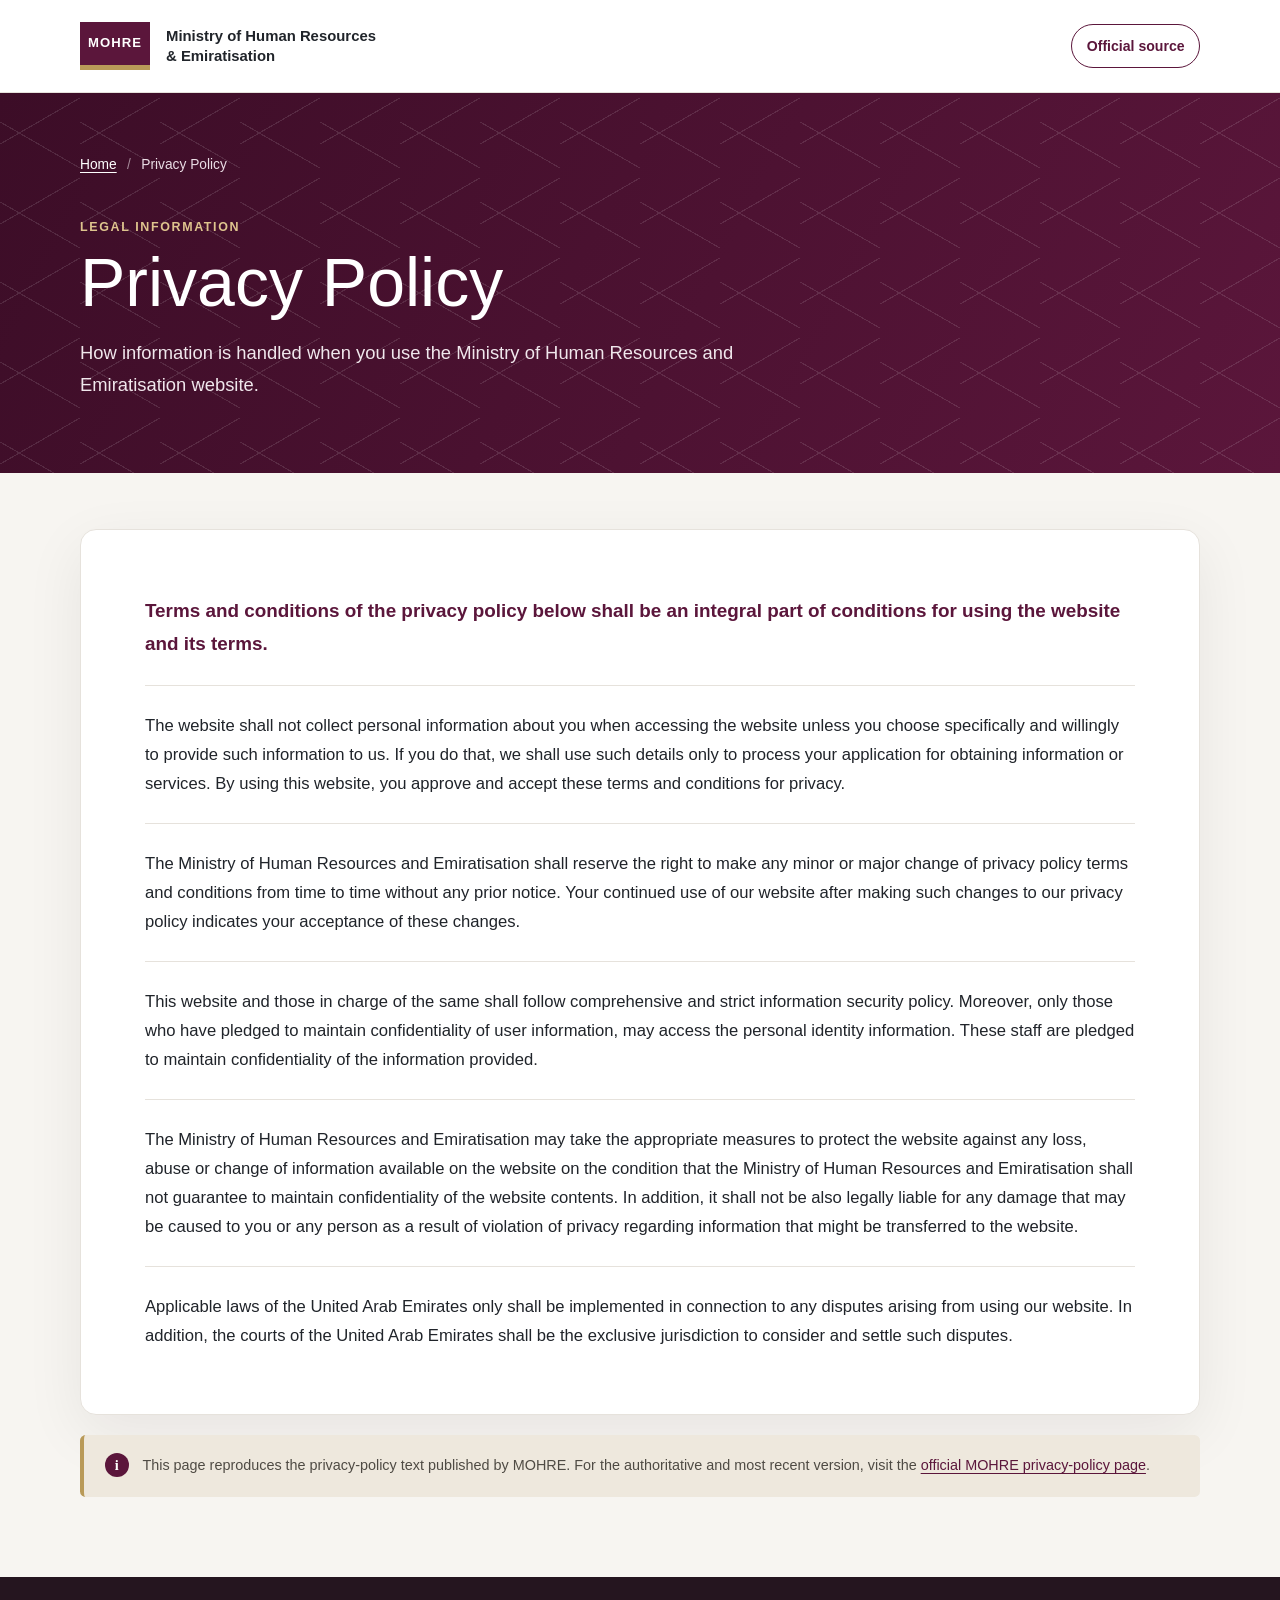
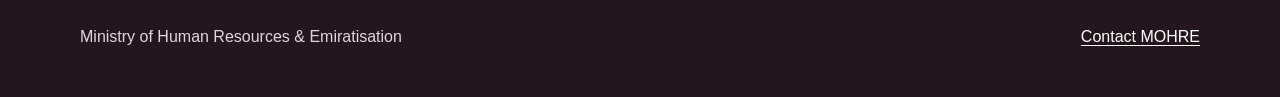
==== index.html @ 11419410 "Add MOHRE privacy policy page" ====
<!doctype html>
<html lang="en" dir="ltr">
  <head>
    <meta charset="utf-8" />
    <meta name="viewport" content="width=device-width, initial-scale=1" />
    <meta name="description" content="Privacy Policy of the Ministry of Human Resources and Emiratisation." />
    <meta name="theme-color" content="#5b163b" />
    <title>Privacy Policy | MOHRE</title>
    <link rel="stylesheet" href="styles.css" />
  </head>
  <body>
    <a class="skip-link" href="#main-content">Skip to content</a>

    <header class="site-header">
      <div class="header-inner">
        <a class="brand" href="https://www.mohre.gov.ae/en/" aria-label="MOHRE website">
          <span class="brand-mark" aria-hidden="true">MOHRE</span>
          <span class="brand-name">Ministry of Human Resources<br />&amp; Emiratisation</span>
        </a>
        <a class="source-link" href="https://www.mohre.gov.ae/en/privacy-policy.aspx">Official source</a>
      </div>
    </header>

    <main id="main-content">
      <section class="hero" aria-labelledby="page-title">
        <div class="hero-pattern" aria-hidden="true"></div>
        <div class="hero-inner">
          <nav aria-label="Breadcrumb">
            <ol class="breadcrumbs">
              <li><a href="https://www.mohre.gov.ae/en/">Home</a></li>
              <li aria-current="page">Privacy Policy</li>
            </ol>
          </nav>
          <p class="eyebrow">Legal information</p>
          <h1 id="page-title">Privacy Policy</h1>
          <p class="hero-copy">How information is handled when you use the Ministry of Human Resources and Emiratisation website.</p>
        </div>
      </section>

      <section class="content-section">
        <article class="policy-card">
          <p>Terms and conditions of the privacy policy below shall be an integral part of conditions for using the website and its terms.</p>

          <p>The website shall not collect personal information about you when accessing the website unless you choose specifically and willingly to provide such information to us. If you do that, we shall use such details only to process your application for obtaining information or services. By using this website, you approve and accept these terms and conditions for privacy.</p>

          <p>The Ministry of Human Resources and Emiratisation shall reserve the right to make any minor or major change of privacy policy terms and conditions from time to time without any prior notice. Your continued use of our website after making such changes to our privacy policy indicates your acceptance of these changes.</p>

          <p>This website and those in charge of the same shall follow comprehensive and strict information security policy. Moreover, only those who have pledged to maintain confidentiality of user information, may access the personal identity information. These staff are pledged to maintain confidentiality of the information provided.</p>

          <p>The Ministry of Human Resources and Emiratisation may take the appropriate measures to protect the website against any loss, abuse or change of information available on the website on the condition that the Ministry of Human Resources and Emiratisation shall not guarantee to maintain confidentiality of the website contents. In addition, it shall not be also legally liable for any damage that may be caused to you or any person as a result of violation of privacy regarding information that might be transferred to the website.</p>

          <p>Applicable laws of the United Arab Emirates only shall be implemented in connection to any disputes arising from using our website. In addition, the courts of the United Arab Emirates shall be the exclusive jurisdiction to consider and settle such disputes.</p>
        </article>

        <aside class="source-note" aria-label="Source information">
          <span aria-hidden="true">i</span>
          <p>This page reproduces the privacy-policy text published by MOHRE. For the authoritative and most recent version, visit the <a href="https://www.mohre.gov.ae/en/privacy-policy.aspx">official MOHRE privacy-policy page</a>.</p>
        </aside>
      </section>
    </main>

    <footer>
      <div class="footer-inner">
        <p>Ministry of Human Resources &amp; Emiratisation</p>
        <a href="https://www.mohre.gov.ae/en/contact-us">Contact MOHRE</a>
      </div>
    </footer>
  </body>
</html>
---- styles.css ----
:root {
  --plum: #5b163b;
  --plum-dark: #3c0d27;
  --gold: #b99a58;
  --ink: #20242a;
  --muted: #626970;
  --line: #e6e2dc;
  --paper: #ffffff;
  --warm: #f7f5f1;
}

* {
  box-sizing: border-box;
}

html {
  scroll-behavior: smooth;
}

body {
  margin: 0;
  color: var(--ink);
  background: var(--warm);
  font-family: "Segoe UI", Roboto, Helvetica, Arial, sans-serif;
  line-height: 1.75;
  -webkit-font-smoothing: antialiased;
}

a {
  color: var(--plum);
  text-underline-offset: 0.2em;
}

a:hover {
  color: var(--plum-dark);
}

.skip-link {
  position: fixed;
  z-index: 10;
  top: 0.75rem;
  left: 0.75rem;
  padding: 0.65rem 1rem;
  color: white;
  background: var(--plum-dark);
  border-radius: 0.4rem;
  transform: translateY(-160%);
}

.skip-link:focus {
  transform: translateY(0);
}

.site-header {
  background: var(--paper);
  border-bottom: 1px solid var(--line);
}

.header-inner,
.hero-inner,
.content-section,
.footer-inner {
  width: min(1120px, calc(100% - 2.5rem));
  margin-inline: auto;
}

.header-inner {
  min-height: 92px;
  display: flex;
  align-items: center;
  justify-content: space-between;
  gap: 1.5rem;
}

.brand {
  display: inline-flex;
  align-items: center;
  gap: 1rem;
  color: var(--ink);
  text-decoration: none;
}

.brand-mark {
  display: grid;
  place-items: center;
  width: 70px;
  height: 48px;
  color: white;
  background: var(--plum);
  border-bottom: 5px solid var(--gold);
  font-size: 0.82rem;
  font-weight: 800;
  letter-spacing: 0.08em;
}

.brand-name {
  font-size: 0.93rem;
  font-weight: 650;
  line-height: 1.35;
}

.source-link {
  padding: 0.55rem 0.9rem;
  border: 1px solid var(--plum);
  border-radius: 999px;
  font-size: 0.88rem;
  font-weight: 650;
  text-decoration: none;
}

.hero {
  position: relative;
  overflow: hidden;
  color: white;
  background: linear-gradient(118deg, var(--plum-dark), var(--plum));
}

.hero-pattern {
  position: absolute;
  inset: 0;
  opacity: 0.11;
  background-image: linear-gradient(30deg, transparent 40%, white 40%, white 41%, transparent 41%), linear-gradient(150deg, transparent 40%, white 40%, white 41%, transparent 41%);
  background-size: 80px 80px;
}

.hero-inner {
  position: relative;
  padding-block: 3.75rem 4.5rem;
}

.breadcrumbs {
  display: flex;
  gap: 0.65rem;
  margin: 0 0 2.5rem;
  padding: 0;
  list-style: none;
  font-size: 0.86rem;
  color: #eadde5;
}

.breadcrumbs li + li::before {
  margin-right: 0.65rem;
  content: "/";
  opacity: 0.6;
}

.breadcrumbs a {
  color: white;
}

.eyebrow {
  margin: 0 0 0.35rem;
  color: #dec48e;
  font-size: 0.78rem;
  font-weight: 750;
  letter-spacing: 0.13em;
  text-transform: uppercase;
}

h1 {
  margin: 0;
  font-size: clamp(2.3rem, 6vw, 4.25rem);
  font-weight: 350;
  line-height: 1.1;
}

.hero-copy {
  max-width: 680px;
  margin: 1.1rem 0 0;
  color: #f0e7ec;
  font-size: clamp(1rem, 2vw, 1.15rem);
}

.content-section {
  padding-block: 3.5rem 5rem;
}

.policy-card {
  padding: clamp(1.5rem, 5vw, 4.5rem);
  background: var(--paper);
  border: 1px solid var(--line);
  border-radius: 1rem;
  box-shadow: 0 18px 60px rgba(32, 20, 27, 0.07);
}

.policy-card p {
  margin: 0;
  font-size: 1.04rem;
}

.policy-card p + p {
  margin-top: 1.55rem;
  padding-top: 1.55rem;
  border-top: 1px solid var(--line);
}

.policy-card p:first-child {
  color: var(--plum);
  font-size: 1.18rem;
  font-weight: 650;
}

.source-note {
  display: flex;
  align-items: flex-start;
  gap: 0.85rem;
  margin-top: 1.25rem;
  padding: 1.15rem 1.3rem;
  background: #eee8dd;
  border-left: 4px solid var(--gold);
  border-radius: 0.35rem;
  color: #4f4b44;
  font-size: 0.9rem;
}

.source-note > span {
  display: grid;
  flex: 0 0 auto;
  place-items: center;
  width: 1.5rem;
  height: 1.5rem;
  color: white;
  background: var(--plum);
  border-radius: 50%;
  font-family: Georgia, serif;
  font-weight: 700;
  line-height: 1;
}

.source-note p {
  margin: 0;
}

footer {
  color: #ded7db;
  background: #25151f;
}

.footer-inner {
  min-height: 120px;
  display: flex;
  align-items: center;
  justify-content: space-between;
  gap: 1rem;
}

.footer-inner p {
  margin: 0;
}

.footer-inner a {
  color: white;
}

@media (max-width: 620px) {
  .brand-name {
    display: none;
  }

  .header-inner {
    min-height: 76px;
  }

  .hero-inner {
    padding-block: 2.5rem 3.2rem;
  }

  .breadcrumbs {
    margin-bottom: 1.75rem;
  }

  .content-section {
    padding-block: 1.5rem 3rem;
  }

  .footer-inner {
    flex-direction: column;
    align-items: flex-start;
    justify-content: center;
  }
}

@media (prefers-reduced-motion: reduce) {
  html {
    scroll-behavior: auto;
  }
}
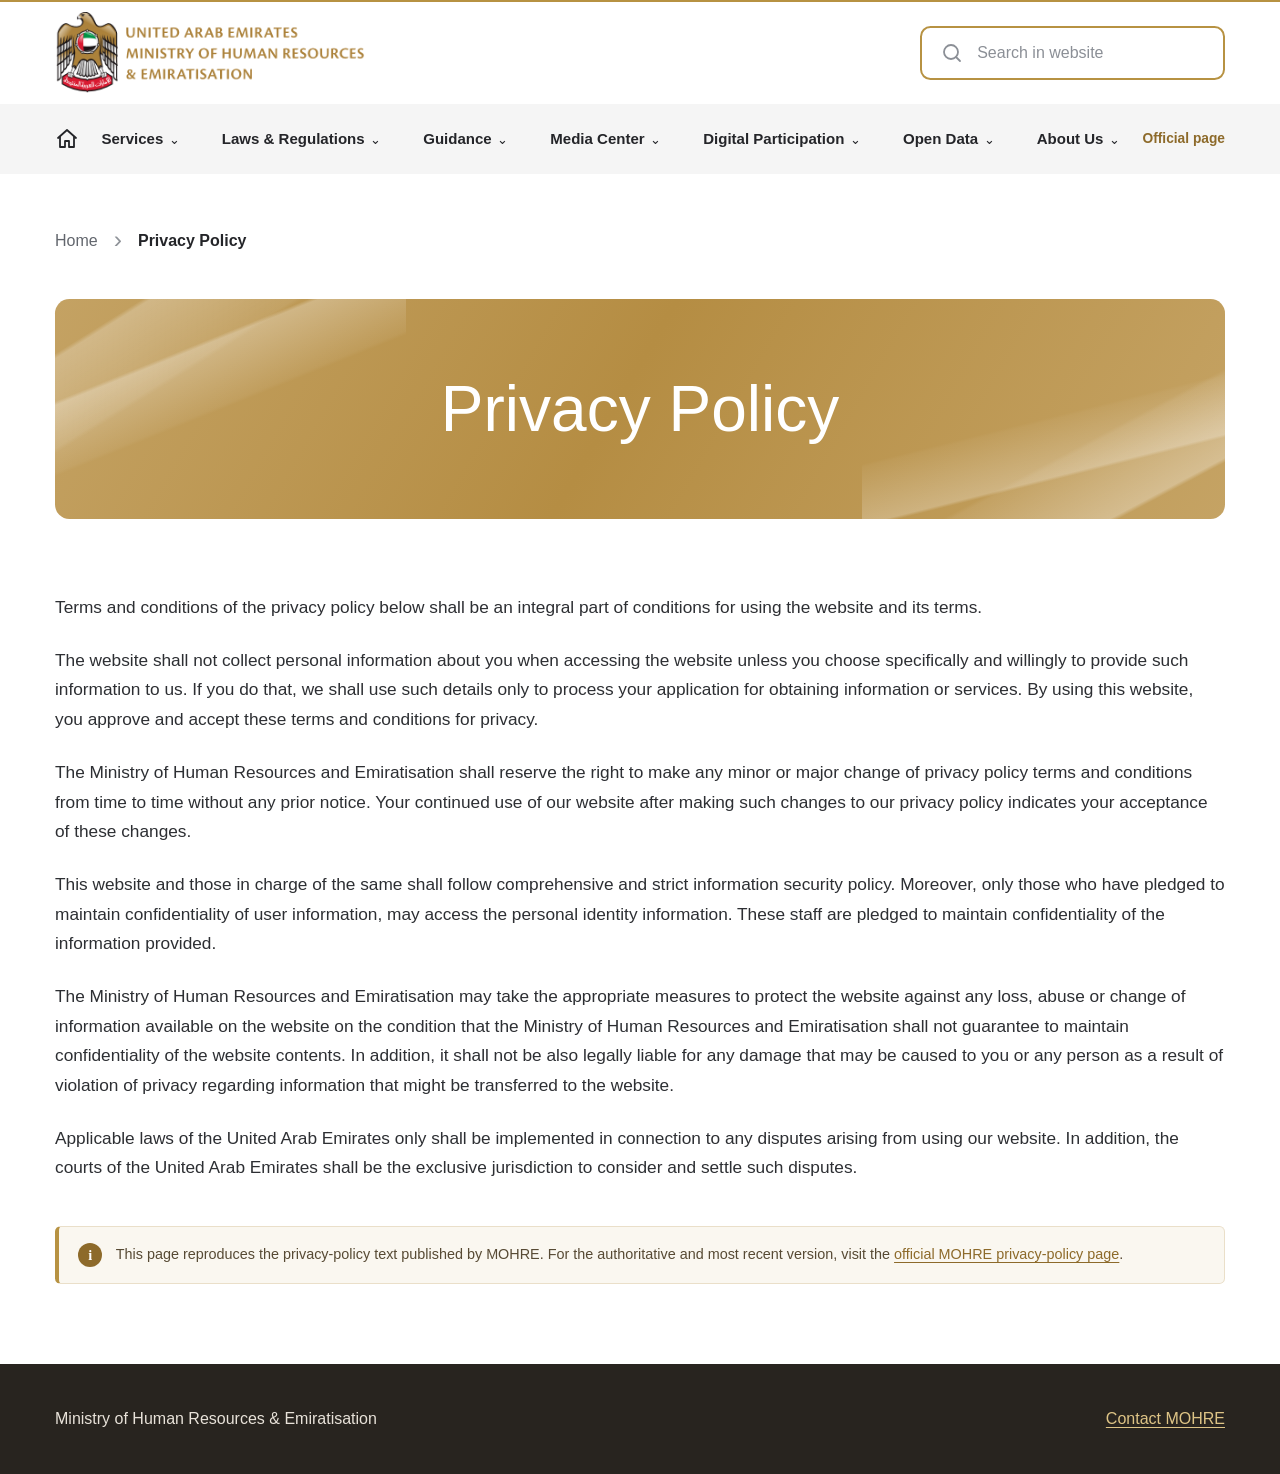
==== commit 53bb82a1: "Match MOHRE privacy page styling" ====
--- a/index.html
+++ b/index.html
@@ -4,7 +4,7 @@
     <meta charset="utf-8" />
     <meta name="viewport" content="width=device-width, initial-scale=1" />
     <meta name="description" content="Privacy Policy of the Ministry of Human Resources and Emiratisation." />
-    <meta name="theme-color" content="#5b163b" />
+    <meta name="theme-color" content="#b79242" />
     <title>Privacy Policy | MOHRE</title>
     <link rel="stylesheet" href="styles.css" />
   </head>
@@ -12,32 +12,49 @@
     <a class="skip-link" href="#main-content">Skip to content</a>
 
     <header class="site-header">
-      <div class="header-inner">
+      <div class="utility-bar">
         <a class="brand" href="https://www.mohre.gov.ae/en/" aria-label="MOHRE website">
-          <span class="brand-mark" aria-hidden="true">MOHRE</span>
-          <span class="brand-name">Ministry of Human Resources<br />&amp; Emiratisation</span>
+          <img src="logo-en.png" alt="United Arab Emirates Ministry of Human Resources and Emiratisation" />
         </a>
-        <a class="source-link" href="https://www.mohre.gov.ae/en/privacy-policy.aspx">Official source</a>
+        <a class="search-box" href="https://www.mohre.gov.ae/en/search" aria-label="Search the official MOHRE website">
+          <svg aria-hidden="true" viewBox="0 0 24 24"><circle cx="11" cy="11" r="7"></circle><path d="m20 20-4-4"></path></svg>
+          <span>Search in website</span>
+        </a>
       </div>
+      <nav class="primary-nav" aria-label="Primary navigation">
+        <div class="nav-inner">
+          <a class="home-link" href="https://www.mohre.gov.ae/en/" aria-label="Home">
+            <svg aria-hidden="true" viewBox="0 0 24 24"><path d="m3 11 9-8 9 8"></path><path d="M5 10v10h5v-6h4v6h5V10"></path></svg>
+          </a>
+          <div class="nav-links">
+            <a href="https://www.mohre.gov.ae/en/services">Services</a>
+            <a href="https://www.mohre.gov.ae/en/laws-and-regulations">Laws &amp; Regulations</a>
+            <a href="https://www.mohre.gov.ae/en/guidance-and-awareness-portal-new">Guidance</a>
+            <a href="https://www.mohre.gov.ae/en/media-center">Media Center</a>
+            <a href="https://www.mohre.gov.ae/en/digital-participation">Digital Participation</a>
+            <a href="https://www.mohre.gov.ae/en/open-data">Open Data</a>
+            <a href="https://www.mohre.gov.ae/en/about-us">About Us</a>
+          </div>
+          <a class="official-link" href="https://www.mohre.gov.ae/en/privacy-policy.aspx">Official page</a>
+        </div>
+      </nav>
     </header>
 
     <main id="main-content">
-      <section class="hero" aria-labelledby="page-title">
-        <div class="hero-pattern" aria-hidden="true"></div>
-        <div class="hero-inner">
-          <nav aria-label="Breadcrumb">
-            <ol class="breadcrumbs">
-              <li><a href="https://www.mohre.gov.ae/en/">Home</a></li>
-              <li aria-current="page">Privacy Policy</li>
-            </ol>
-          </nav>
-          <p class="eyebrow">Legal information</p>
+      <div class="page-shell">
+        <nav aria-label="Breadcrumb">
+          <ol class="breadcrumbs">
+            <li><a href="https://www.mohre.gov.ae/en/">Home</a></li>
+            <li aria-current="page">Privacy Policy</li>
+          </ol>
+        </nav>
+
+        <section class="hero" aria-labelledby="page-title">
+          <div class="hero-pattern" aria-hidden="true"></div>
           <h1 id="page-title">Privacy Policy</h1>
-          <p class="hero-copy">How information is handled when you use the Ministry of Human Resources and Emiratisation website.</p>
-        </div>
-      </section>
+        </section>
 
-      <section class="content-section">
+        <section class="content-section">
         <article class="policy-card">
           <p>Terms and conditions of the privacy policy below shall be an integral part of conditions for using the website and its terms.</p>
 
@@ -56,7 +73,8 @@
           <span aria-hidden="true">i</span>
           <p>This page reproduces the privacy-policy text published by MOHRE. For the authoritative and most recent version, visit the <a href="https://www.mohre.gov.ae/en/privacy-policy.aspx">official MOHRE privacy-policy page</a>.</p>
         </aside>
-      </section>
+        </section>
+      </div>
     </main>
 
     <footer>
--- a/styles.css
+++ b/styles.css
@@ -1,215 +1,222 @@
 :root {
-  --plum: #5b163b;
-  --plum-dark: #3c0d27;
-  --gold: #b99a58;
-  --ink: #20242a;
-  --muted: #626970;
-  --line: #e6e2dc;
+  --gold: #b79242;
+  --gold-dark: #8d6a2a;
+  --ink: #242529;
+  --muted: #62666d;
+  --nav: #f5f5f5;
   --paper: #ffffff;
-  --warm: #f7f5f1;
-}
-
-* {
-  box-sizing: border-box;
-}
-
-html {
-  scroll-behavior: smooth;
-}
+}
+
+* { box-sizing: border-box; }
+html { scroll-behavior: smooth; }
 
 body {
   margin: 0;
   color: var(--ink);
-  background: var(--warm);
-  font-family: "Segoe UI", Roboto, Helvetica, Arial, sans-serif;
-  line-height: 1.75;
+  background: var(--paper);
+  font-family: "Segoe UI", Arial, Helvetica, sans-serif;
+  line-height: 1.62;
   -webkit-font-smoothing: antialiased;
 }
 
-a {
-  color: var(--plum);
-  text-underline-offset: 0.2em;
-}
-
-a:hover {
-  color: var(--plum-dark);
-}
+a { color: var(--gold-dark); text-underline-offset: 0.2em; }
+a:hover { color: #5f4217; }
 
 .skip-link {
   position: fixed;
-  z-index: 10;
+  z-index: 20;
   top: 0.75rem;
   left: 0.75rem;
   padding: 0.65rem 1rem;
   color: white;
-  background: var(--plum-dark);
-  border-radius: 0.4rem;
+  background: #272727;
+  border-radius: 0.35rem;
   transform: translateY(-160%);
 }
 
-.skip-link:focus {
-  transform: translateY(0);
-}
-
-.site-header {
-  background: var(--paper);
-  border-bottom: 1px solid var(--line);
-}
-
-.header-inner,
-.hero-inner,
-.content-section,
+.skip-link:focus { transform: translateY(0); }
+.site-header { border-top: 2px solid var(--gold); }
+
+.utility-bar,
+.nav-inner,
+.page-shell,
 .footer-inner {
-  width: min(1120px, calc(100% - 2.5rem));
+  width: min(1170px, calc(100% - 3rem));
   margin-inline: auto;
 }
 
-.header-inner {
-  min-height: 92px;
+.utility-bar {
+  min-height: 102px;
   display: flex;
   align-items: center;
   justify-content: space-between;
-  gap: 1.5rem;
-}
-
-.brand {
-  display: inline-flex;
-  align-items: center;
-  gap: 1rem;
+  gap: 2rem;
+}
+
+.brand { display: inline-flex; text-decoration: none; }
+.brand img { display: block; width: 310px; max-width: 42vw; height: auto; }
+
+.search-box {
+  width: min(305px, 33vw);
+  height: 54px;
+  display: flex;
+  align-items: center;
+  gap: 0.8rem;
+  padding: 0 1.15rem;
+  color: #8b8f96;
+  border: 2px solid var(--gold);
+  border-radius: 0.65rem;
+  font-size: 1rem;
+  text-decoration: none;
+}
+
+.search-box svg,
+.home-link svg {
+  width: 24px;
+  fill: none;
+  stroke: currentColor;
+  stroke-linecap: round;
+  stroke-linejoin: round;
+  stroke-width: 1.8;
+}
+
+.primary-nav { background: var(--nav); }
+
+.nav-inner {
+  min-height: 70px;
+  display: flex;
+  align-items: center;
+  gap: 1.4rem;
+}
+
+.home-link { display: inline-flex; color: var(--ink); }
+
+.nav-links {
+  min-width: 0;
+  display: flex;
+  align-items: center;
+  justify-content: space-between;
+  gap: 1.3rem;
+  flex: 1;
+}
+
+.nav-links a {
   color: var(--ink);
-  text-decoration: none;
-}
-
-.brand-mark {
-  display: grid;
-  place-items: center;
-  width: 70px;
-  height: 48px;
-  color: white;
-  background: var(--plum);
-  border-bottom: 5px solid var(--gold);
-  font-size: 0.82rem;
-  font-weight: 800;
-  letter-spacing: 0.08em;
-}
-
-.brand-name {
-  font-size: 0.93rem;
-  font-weight: 650;
-  line-height: 1.35;
-}
-
-.source-link {
-  padding: 0.55rem 0.9rem;
-  border: 1px solid var(--plum);
-  border-radius: 999px;
-  font-size: 0.88rem;
+  font-size: 0.94rem;
   font-weight: 650;
   text-decoration: none;
-}
+  white-space: nowrap;
+}
+
+.nav-links a::after {
+  content: "⌄";
+  margin-left: 0.35rem;
+  font-size: 0.8rem;
+  font-weight: 400;
+}
+
+.official-link {
+  color: var(--gold-dark);
+  font-size: 0.86rem;
+  font-weight: 700;
+  text-decoration: none;
+  white-space: nowrap;
+}
+
+.page-shell { padding-top: 3.4rem; }
+
+.breadcrumbs {
+  display: flex;
+  align-items: center;
+  gap: 1rem;
+  margin: 0 0 2.8rem;
+  padding: 0;
+  color: var(--ink);
+  list-style: none;
+  font-size: 1rem;
+  font-weight: 650;
+}
+
+.breadcrumbs li + li::before {
+  display: inline-block;
+  margin-right: 1rem;
+  color: #8e9298;
+  content: "›";
+  font-size: 1.55rem;
+  font-weight: 300;
+  line-height: 0;
+  vertical-align: -0.08em;
+}
+
+.breadcrumbs a { color: var(--muted); text-decoration: none; font-weight: 500; }
 
 .hero {
   position: relative;
+  min-height: 220px;
+  display: grid;
   overflow: hidden;
+  place-items: center;
   color: white;
-  background: linear-gradient(118deg, var(--plum-dark), var(--plum));
-}
-
-.hero-pattern {
+  background: linear-gradient(120deg, #c4a263, #b58d43 48%, #c5a364);
+  border-radius: 0.9rem;
+}
+
+.hero-pattern,
+.hero-pattern::before,
+.hero-pattern::after {
   position: absolute;
   inset: 0;
-  opacity: 0.11;
-  background-image: linear-gradient(30deg, transparent 40%, white 40%, white 41%, transparent 41%), linear-gradient(150deg, transparent 40%, white 40%, white 41%, transparent 41%);
-  background-size: 80px 80px;
-}
-
-.hero-inner {
+  content: "";
+  pointer-events: none;
+}
+
+.hero-pattern::before {
+  left: -12%;
+  width: 42%;
+  background: linear-gradient(148deg, transparent 27%, rgba(255,255,255,.25) 28%, rgba(255,255,255,.08) 45%, transparent 46%),
+              linear-gradient(158deg, transparent 38%, rgba(255,255,255,.28) 39%, rgba(255,255,255,.05) 55%, transparent 56%);
+}
+
+.hero-pattern::after {
+  right: -9%;
+  left: auto;
+  width: 40%;
+  background: linear-gradient(332deg, transparent 24%, rgba(255,255,255,.3) 25%, rgba(255,255,255,.07) 43%, transparent 44%),
+              linear-gradient(346deg, transparent 32%, rgba(255,255,255,.25) 33%, rgba(255,255,255,.04) 50%, transparent 51%);
+}
+
+h1 {
   position: relative;
-  padding-block: 3.75rem 4.5rem;
-}
-
-.breadcrumbs {
-  display: flex;
-  gap: 0.65rem;
-  margin: 0 0 2.5rem;
-  padding: 0;
-  list-style: none;
-  font-size: 0.86rem;
-  color: #eadde5;
-}
-
-.breadcrumbs li + li::before {
-  margin-right: 0.65rem;
-  content: "/";
-  opacity: 0.6;
-}
-
-.breadcrumbs a {
-  color: white;
-}
-
-.eyebrow {
-  margin: 0 0 0.35rem;
-  color: #dec48e;
-  font-size: 0.78rem;
-  font-weight: 750;
-  letter-spacing: 0.13em;
-  text-transform: uppercase;
-}
-
-h1 {
+  z-index: 1;
   margin: 0;
-  font-size: clamp(2.3rem, 6vw, 4.25rem);
-  font-weight: 350;
+  font-size: clamp(2.5rem, 5vw, 4.15rem);
+  font-weight: 300;
   line-height: 1.1;
 }
 
-.hero-copy {
-  max-width: 680px;
-  margin: 1.1rem 0 0;
-  color: #f0e7ec;
-  font-size: clamp(1rem, 2vw, 1.15rem);
-}
-
-.content-section {
-  padding-block: 3.5rem 5rem;
-}
-
-.policy-card {
-  padding: clamp(1.5rem, 5vw, 4.5rem);
-  background: var(--paper);
-  border: 1px solid var(--line);
-  border-radius: 1rem;
-  box-shadow: 0 18px 60px rgba(32, 20, 27, 0.07);
-}
+.content-section { padding: 4.6rem 0 5rem; }
+.policy-card { max-width: none; }
 
 .policy-card p {
   margin: 0;
-  font-size: 1.04rem;
-}
-
-.policy-card p + p {
-  margin-top: 1.55rem;
-  padding-top: 1.55rem;
-  border-top: 1px solid var(--line);
-}
-
-.policy-card p:first-child {
-  color: var(--plum);
-  font-size: 1.18rem;
-  font-weight: 650;
-}
+  color: #2d2f33;
+  font-size: 1.08rem;
+  line-height: 1.7;
+}
+
+.policy-card p + p { margin-top: 1.5rem; }
 
 .source-note {
   display: flex;
   align-items: flex-start;
   gap: 0.85rem;
-  margin-top: 1.25rem;
-  padding: 1.15rem 1.3rem;
-  background: #eee8dd;
+  margin-top: 2.7rem;
+  padding: 1rem 1.2rem;
+  color: #574a34;
+  background: #faf7f0;
+  border: 1px solid #eadfc9;
   border-left: 4px solid var(--gold);
   border-radius: 0.35rem;
-  color: #4f4b44;
   font-size: 0.9rem;
 }
 
@@ -220,68 +227,53 @@
   width: 1.5rem;
   height: 1.5rem;
   color: white;
-  background: var(--plum);
+  background: var(--gold-dark);
   border-radius: 50%;
   font-family: Georgia, serif;
   font-weight: 700;
   line-height: 1;
 }
 
-.source-note p {
-  margin: 0;
-}
-
-footer {
-  color: #ded7db;
-  background: #25151f;
-}
+.source-note p { margin: 0; }
+footer { color: #e8e2d9; background: #28241f; }
 
 .footer-inner {
-  min-height: 120px;
+  min-height: 110px;
   display: flex;
   align-items: center;
   justify-content: space-between;
   gap: 1rem;
 }
 
-.footer-inner p {
-  margin: 0;
-}
-
-.footer-inner a {
-  color: white;
-}
-
-@media (max-width: 620px) {
-  .brand-name {
-    display: none;
-  }
-
-  .header-inner {
-    min-height: 76px;
-  }
-
-  .hero-inner {
-    padding-block: 2.5rem 3.2rem;
-  }
-
-  .breadcrumbs {
-    margin-bottom: 1.75rem;
-  }
-
-  .content-section {
-    padding-block: 1.5rem 3rem;
-  }
-
-  .footer-inner {
-    flex-direction: column;
-    align-items: flex-start;
-    justify-content: center;
-  }
+.footer-inner p { margin: 0; }
+.footer-inner a { color: #dec486; }
+
+@media (max-width: 1040px) {
+  .nav-links { overflow-x: auto; padding-block: 1rem; }
+  .official-link { display: none; }
+}
+
+@media (max-width: 700px) {
+  .utility-bar,
+  .nav-inner,
+  .page-shell,
+  .footer-inner { width: min(100% - 2rem, 1170px); }
+
+  .utility-bar { min-height: 82px; }
+  .brand img { width: 245px; max-width: 68vw; }
+  .search-box { width: 46px; height: 46px; justify-content: center; padding: 0; }
+  .search-box span { display: none; }
+  .nav-inner { min-height: 58px; }
+  .nav-links { gap: 1.25rem; }
+  .nav-links a { font-size: 0.87rem; }
+  .page-shell { padding-top: 2rem; }
+  .breadcrumbs { margin-bottom: 1.6rem; }
+  .hero { min-height: 165px; border-radius: 0.65rem; }
+  .content-section { padding-block: 2.5rem 3.5rem; }
+  .policy-card p { font-size: 1rem; }
+  .footer-inner { min-height: 125px; flex-direction: column; align-items: flex-start; justify-content: center; }
 }
 
 @media (prefers-reduced-motion: reduce) {
-  html {
-    scroll-behavior: auto;
-  }
-}
+  html { scroll-behavior: auto; }
+}
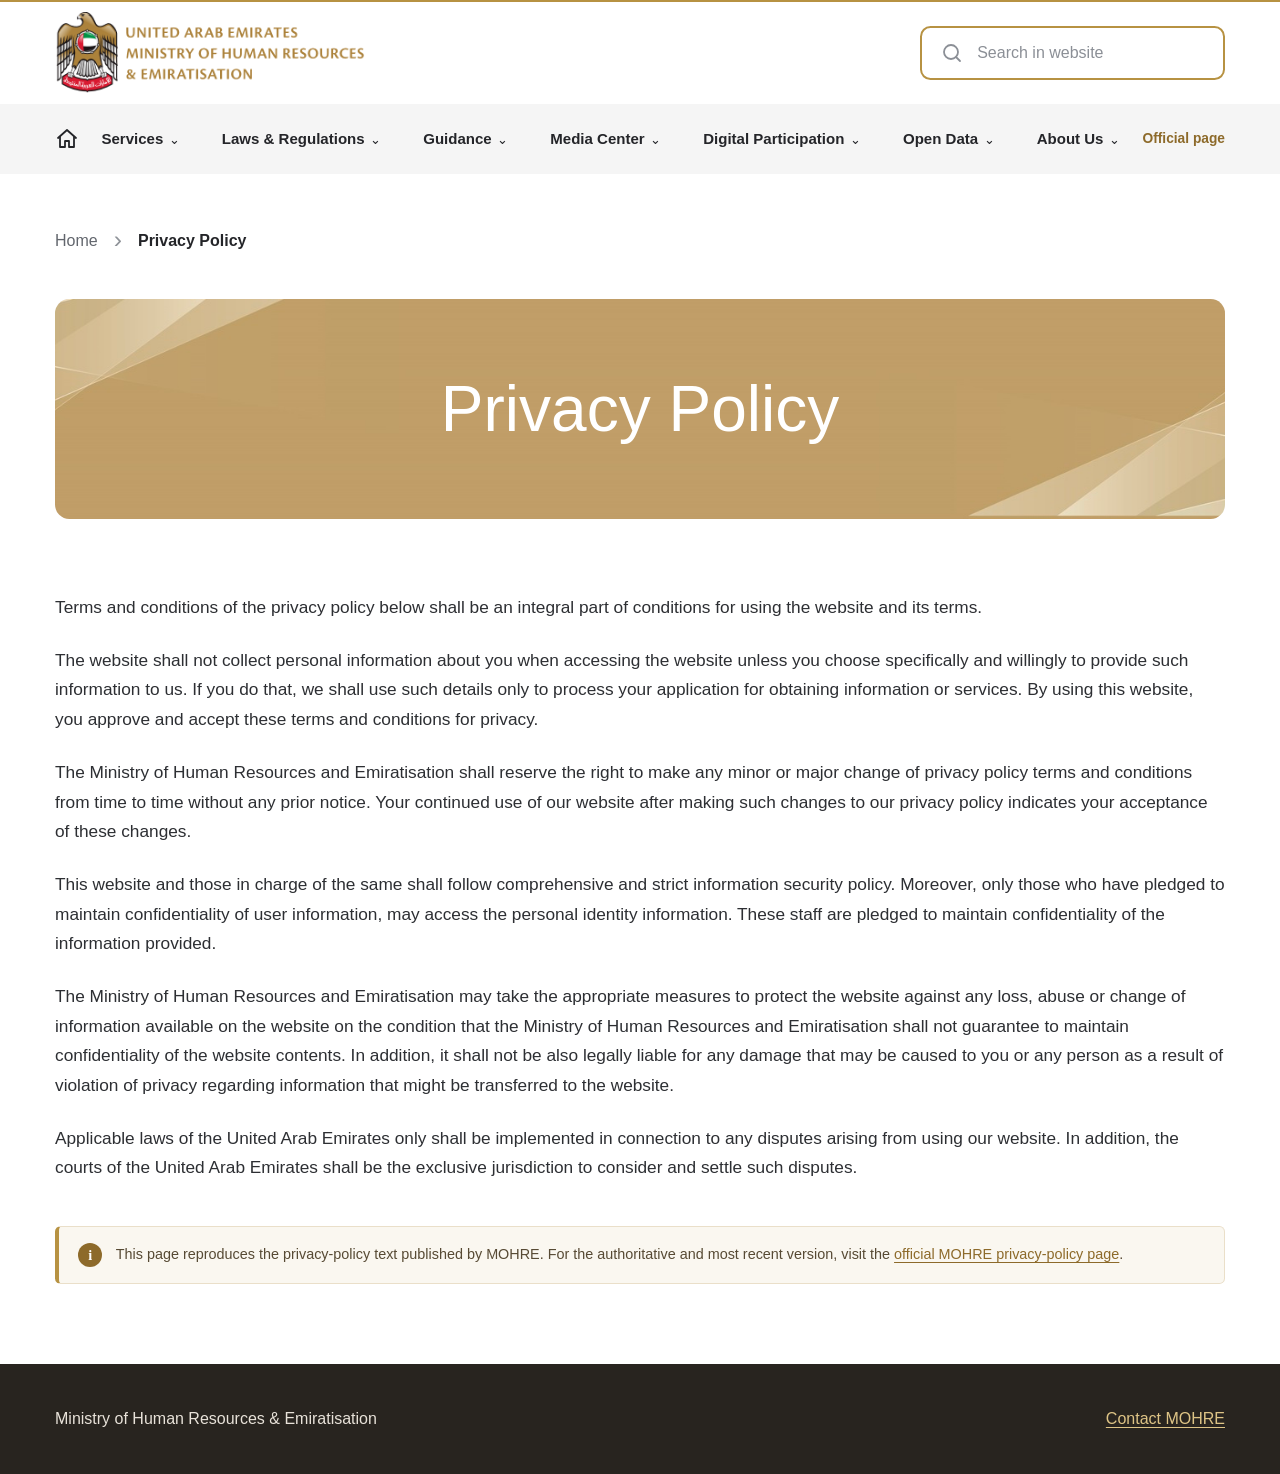
==== commit bba46180: "Fix cached layout and use official banner" ====
--- a/index.html
+++ b/index.html
@@ -6,7 +6,7 @@
     <meta name="description" content="Privacy Policy of the Ministry of Human Resources and Emiratisation." />
     <meta name="theme-color" content="#b79242" />
     <title>Privacy Policy | MOHRE</title>
-    <link rel="stylesheet" href="styles.css" />
+    <link rel="stylesheet" href="styles-v2.css" />
   </head>
   <body>
     <a class="skip-link" href="#main-content">Skip to content</a>
--- a/styles-v2.css
+++ b/styles-v2.css
@@ -0,0 +1,279 @@
+:root {
+  --gold: #b79242;
+  --gold-dark: #8d6a2a;
+  --ink: #242529;
+  --muted: #62666d;
+  --nav: #f5f5f5;
+  --paper: #ffffff;
+}
+
+* { box-sizing: border-box; }
+html { scroll-behavior: smooth; }
+
+body {
+  margin: 0;
+  color: var(--ink);
+  background: var(--paper);
+  font-family: "Segoe UI", Arial, Helvetica, sans-serif;
+  line-height: 1.62;
+  -webkit-font-smoothing: antialiased;
+}
+
+a { color: var(--gold-dark); text-underline-offset: 0.2em; }
+a:hover { color: #5f4217; }
+
+.skip-link {
+  position: fixed;
+  z-index: 20;
+  top: 0.75rem;
+  left: 0.75rem;
+  padding: 0.65rem 1rem;
+  color: white;
+  background: #272727;
+  border-radius: 0.35rem;
+  transform: translateY(-160%);
+}
+
+.skip-link:focus { transform: translateY(0); }
+.site-header { border-top: 2px solid var(--gold); }
+
+.utility-bar,
+.nav-inner,
+.page-shell,
+.footer-inner {
+  width: min(1170px, calc(100% - 3rem));
+  margin-inline: auto;
+}
+
+.utility-bar {
+  min-height: 102px;
+  display: flex;
+  align-items: center;
+  justify-content: space-between;
+  gap: 2rem;
+}
+
+.brand { display: inline-flex; text-decoration: none; }
+.brand img { display: block; width: 310px; max-width: 42vw; height: auto; }
+
+.search-box {
+  width: min(305px, 33vw);
+  height: 54px;
+  display: flex;
+  align-items: center;
+  gap: 0.8rem;
+  padding: 0 1.15rem;
+  color: #8b8f96;
+  border: 2px solid var(--gold);
+  border-radius: 0.65rem;
+  font-size: 1rem;
+  text-decoration: none;
+}
+
+.search-box svg,
+.home-link svg {
+  width: 24px;
+  fill: none;
+  stroke: currentColor;
+  stroke-linecap: round;
+  stroke-linejoin: round;
+  stroke-width: 1.8;
+}
+
+.primary-nav { background: var(--nav); }
+
+.nav-inner {
+  min-height: 70px;
+  display: flex;
+  align-items: center;
+  gap: 1.4rem;
+}
+
+.home-link { display: inline-flex; color: var(--ink); }
+
+.nav-links {
+  min-width: 0;
+  display: flex;
+  align-items: center;
+  justify-content: space-between;
+  gap: 1.3rem;
+  flex: 1;
+}
+
+.nav-links a {
+  color: var(--ink);
+  font-size: 0.94rem;
+  font-weight: 650;
+  text-decoration: none;
+  white-space: nowrap;
+}
+
+.nav-links a::after {
+  content: "⌄";
+  margin-left: 0.35rem;
+  font-size: 0.8rem;
+  font-weight: 400;
+}
+
+.official-link {
+  color: var(--gold-dark);
+  font-size: 0.86rem;
+  font-weight: 700;
+  text-decoration: none;
+  white-space: nowrap;
+}
+
+.page-shell { padding-top: 3.4rem; }
+
+.breadcrumbs {
+  display: flex;
+  align-items: center;
+  gap: 1rem;
+  margin: 0 0 2.8rem;
+  padding: 0;
+  color: var(--ink);
+  list-style: none;
+  font-size: 1rem;
+  font-weight: 650;
+}
+
+.breadcrumbs li + li::before {
+  display: inline-block;
+  margin-right: 1rem;
+  color: #8e9298;
+  content: "›";
+  font-size: 1.55rem;
+  font-weight: 300;
+  line-height: 0;
+  vertical-align: -0.08em;
+}
+
+.breadcrumbs a { color: var(--muted); text-decoration: none; font-weight: 500; }
+
+.hero {
+  position: relative;
+  min-height: 220px;
+  display: grid;
+  overflow: hidden;
+  place-items: center;
+  color: white;
+  background: #c4a46c url("inner-banner-bg.jpg") center / cover no-repeat;
+  border-radius: 0.9rem;
+}
+
+.hero-pattern,
+.hero-pattern::before,
+.hero-pattern::after {
+  position: absolute;
+  inset: 0;
+  content: "";
+  pointer-events: none;
+}
+
+.hero-pattern { display: none; }
+
+.hero-pattern::before {
+  left: -12%;
+  width: 42%;
+  background: linear-gradient(148deg, transparent 27%, rgba(255,255,255,.25) 28%, rgba(255,255,255,.08) 45%, transparent 46%),
+              linear-gradient(158deg, transparent 38%, rgba(255,255,255,.28) 39%, rgba(255,255,255,.05) 55%, transparent 56%);
+}
+
+.hero-pattern::after {
+  right: -9%;
+  left: auto;
+  width: 40%;
+  background: linear-gradient(332deg, transparent 24%, rgba(255,255,255,.3) 25%, rgba(255,255,255,.07) 43%, transparent 44%),
+              linear-gradient(346deg, transparent 32%, rgba(255,255,255,.25) 33%, rgba(255,255,255,.04) 50%, transparent 51%);
+}
+
+h1 {
+  position: relative;
+  z-index: 1;
+  margin: 0;
+  font-size: clamp(2.5rem, 5vw, 4.15rem);
+  font-weight: 300;
+  line-height: 1.1;
+}
+
+.content-section { padding: 4.6rem 0 5rem; }
+.policy-card { max-width: none; }
+
+.policy-card p {
+  margin: 0;
+  color: #2d2f33;
+  font-size: 1.08rem;
+  line-height: 1.7;
+}
+
+.policy-card p + p { margin-top: 1.5rem; }
+
+.source-note {
+  display: flex;
+  align-items: flex-start;
+  gap: 0.85rem;
+  margin-top: 2.7rem;
+  padding: 1rem 1.2rem;
+  color: #574a34;
+  background: #faf7f0;
+  border: 1px solid #eadfc9;
+  border-left: 4px solid var(--gold);
+  border-radius: 0.35rem;
+  font-size: 0.9rem;
+}
+
+.source-note > span {
+  display: grid;
+  flex: 0 0 auto;
+  place-items: center;
+  width: 1.5rem;
+  height: 1.5rem;
+  color: white;
+  background: var(--gold-dark);
+  border-radius: 50%;
+  font-family: Georgia, serif;
+  font-weight: 700;
+  line-height: 1;
+}
+
+.source-note p { margin: 0; }
+footer { color: #e8e2d9; background: #28241f; }
+
+.footer-inner {
+  min-height: 110px;
+  display: flex;
+  align-items: center;
+  justify-content: space-between;
+  gap: 1rem;
+}
+
+.footer-inner p { margin: 0; }
+.footer-inner a { color: #dec486; }
+
+@media (max-width: 1220px) {
+  .nav-links { display: none; }
+  .official-link { display: block; margin-left: auto; }
+}
+
+@media (max-width: 700px) {
+  .utility-bar,
+  .nav-inner,
+  .page-shell,
+  .footer-inner { width: min(100% - 2rem, 1170px); }
+
+  .utility-bar { min-height: 82px; }
+  .brand img { width: 245px; max-width: 68vw; }
+  .search-box { width: 46px; height: 46px; justify-content: center; padding: 0; }
+  .search-box span { display: none; }
+  .nav-inner { min-height: 58px; }
+  .page-shell { padding-top: 2rem; }
+  .breadcrumbs { margin-bottom: 1.6rem; }
+  .hero { min-height: 165px; border-radius: 0.65rem; }
+  .content-section { padding-block: 2.5rem 3.5rem; }
+  .policy-card p { font-size: 1rem; }
+  .footer-inner { min-height: 125px; flex-direction: column; align-items: flex-start; justify-content: center; }
+}
+
+@media (prefers-reduced-motion: reduce) {
+  html { scroll-behavior: auto; }
+}
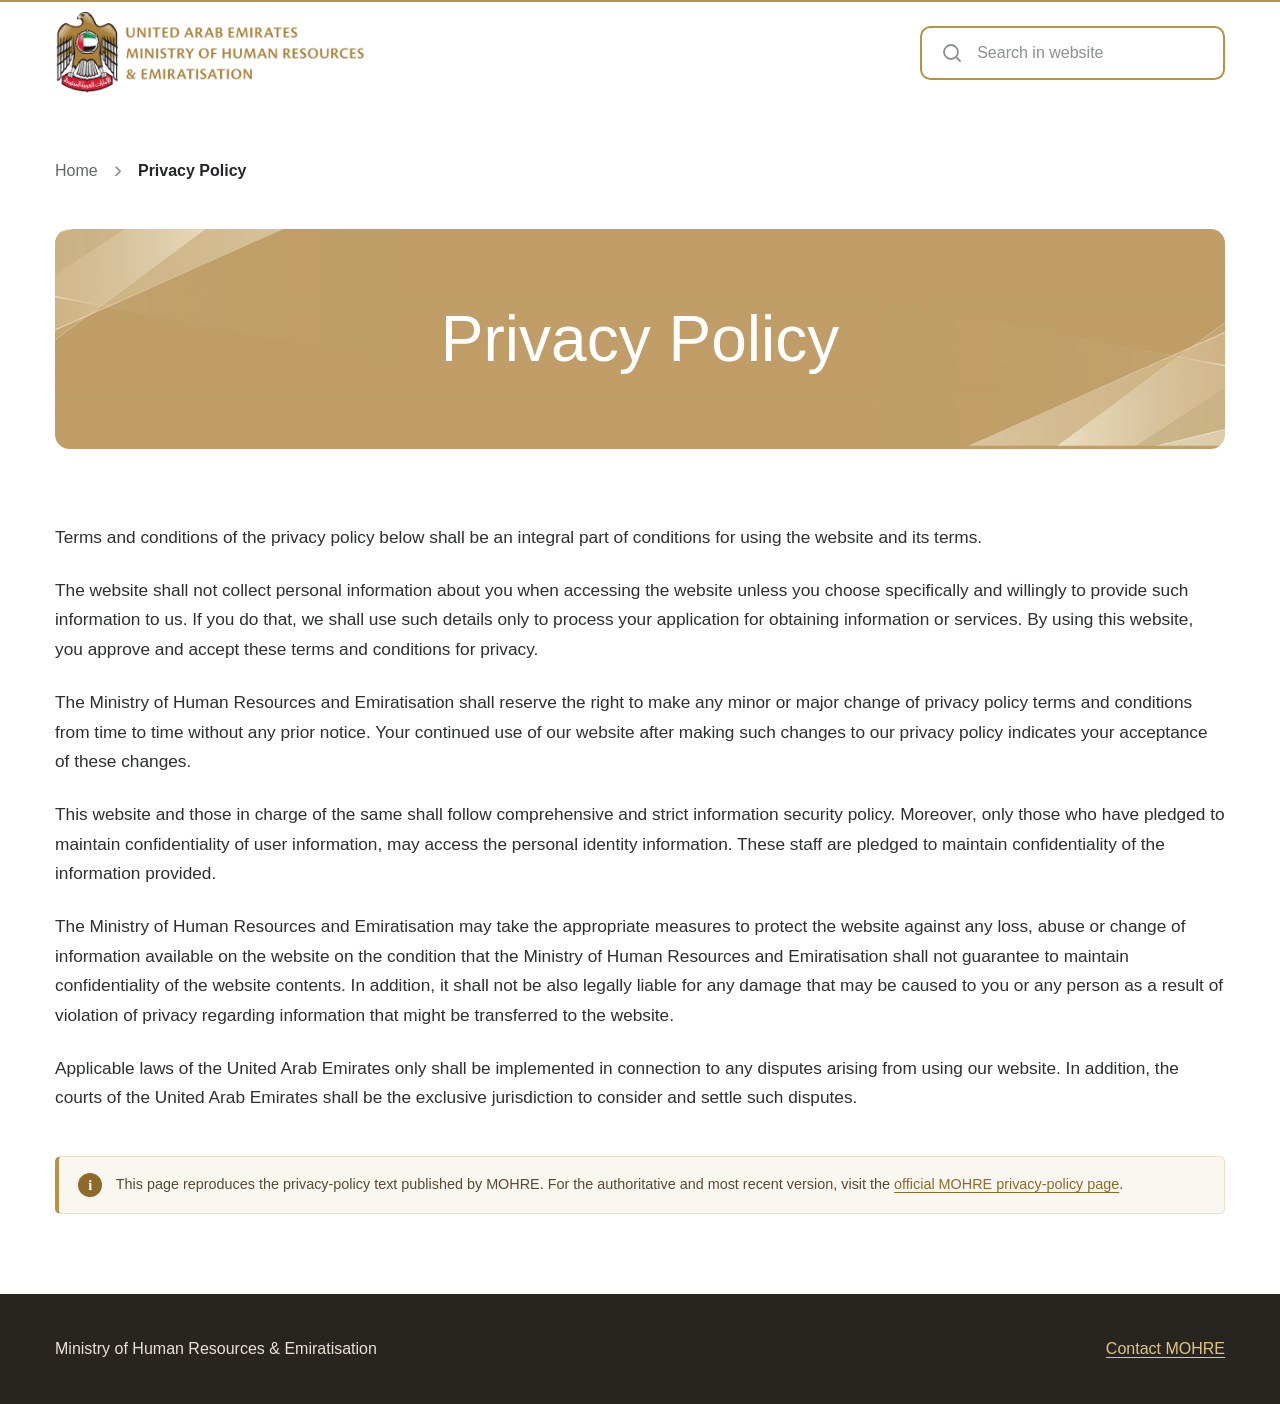
==== commit c762d087: "Remove site navigation menu" ====
--- a/index.html
+++ b/index.html
@@ -21,23 +21,6 @@
           <span>Search in website</span>
         </a>
       </div>
-      <nav class="primary-nav" aria-label="Primary navigation">
-        <div class="nav-inner">
-          <a class="home-link" href="https://www.mohre.gov.ae/en/" aria-label="Home">
-            <svg aria-hidden="true" viewBox="0 0 24 24"><path d="m3 11 9-8 9 8"></path><path d="M5 10v10h5v-6h4v6h5V10"></path></svg>
-          </a>
-          <div class="nav-links">
-            <a href="https://www.mohre.gov.ae/en/services">Services</a>
-            <a href="https://www.mohre.gov.ae/en/laws-and-regulations">Laws &amp; Regulations</a>
-            <a href="https://www.mohre.gov.ae/en/guidance-and-awareness-portal-new">Guidance</a>
-            <a href="https://www.mohre.gov.ae/en/media-center">Media Center</a>
-            <a href="https://www.mohre.gov.ae/en/digital-participation">Digital Participation</a>
-            <a href="https://www.mohre.gov.ae/en/open-data">Open Data</a>
-            <a href="https://www.mohre.gov.ae/en/about-us">About Us</a>
-          </div>
-          <a class="official-link" href="https://www.mohre.gov.ae/en/privacy-policy.aspx">Official page</a>
-        </div>
-      </nav>
     </header>
 
     <main id="main-content">
--- a/styles-v2.css
+++ b/styles-v2.css
@@ -38,7 +38,6 @@
 .site-header { border-top: 2px solid var(--gold); }
 
 .utility-bar,
-.nav-inner,
 .page-shell,
 .footer-inner {
   width: min(1170px, calc(100% - 3rem));
@@ -70,57 +69,13 @@
   text-decoration: none;
 }
 
-.search-box svg,
-.home-link svg {
+.search-box svg {
   width: 24px;
   fill: none;
   stroke: currentColor;
   stroke-linecap: round;
   stroke-linejoin: round;
   stroke-width: 1.8;
-}
-
-.primary-nav { background: var(--nav); }
-
-.nav-inner {
-  min-height: 70px;
-  display: flex;
-  align-items: center;
-  gap: 1.4rem;
-}
-
-.home-link { display: inline-flex; color: var(--ink); }
-
-.nav-links {
-  min-width: 0;
-  display: flex;
-  align-items: center;
-  justify-content: space-between;
-  gap: 1.3rem;
-  flex: 1;
-}
-
-.nav-links a {
-  color: var(--ink);
-  font-size: 0.94rem;
-  font-weight: 650;
-  text-decoration: none;
-  white-space: nowrap;
-}
-
-.nav-links a::after {
-  content: "⌄";
-  margin-left: 0.35rem;
-  font-size: 0.8rem;
-  font-weight: 400;
-}
-
-.official-link {
-  color: var(--gold-dark);
-  font-size: 0.86rem;
-  font-weight: 700;
-  text-decoration: none;
-  white-space: nowrap;
 }
 
 .page-shell { padding-top: 3.4rem; }
@@ -250,14 +205,8 @@
 .footer-inner p { margin: 0; }
 .footer-inner a { color: #dec486; }
 
-@media (max-width: 1220px) {
-  .nav-links { display: none; }
-  .official-link { display: block; margin-left: auto; }
-}
-
 @media (max-width: 700px) {
   .utility-bar,
-  .nav-inner,
   .page-shell,
   .footer-inner { width: min(100% - 2rem, 1170px); }
 
@@ -265,7 +214,6 @@
   .brand img { width: 245px; max-width: 68vw; }
   .search-box { width: 46px; height: 46px; justify-content: center; padding: 0; }
   .search-box span { display: none; }
-  .nav-inner { min-height: 58px; }
   .page-shell { padding-top: 2rem; }
   .breadcrumbs { margin-bottom: 1.6rem; }
   .hero { min-height: 165px; border-radius: 0.65rem; }
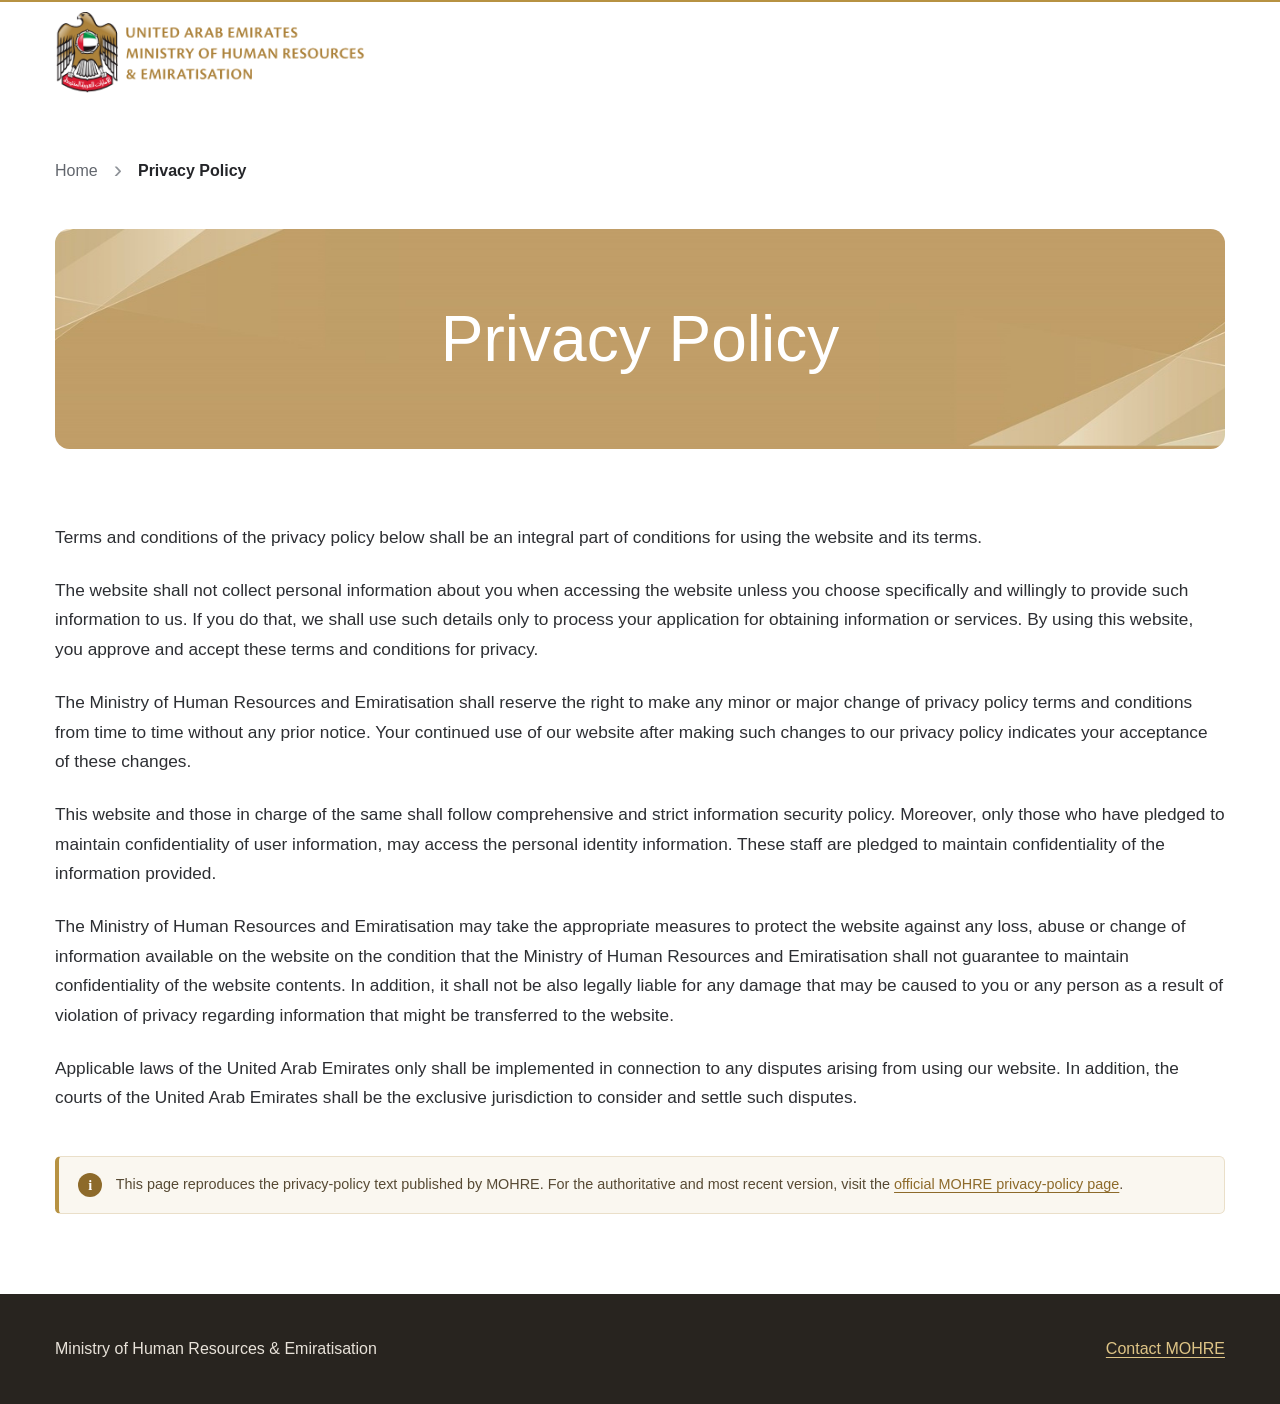
==== commit 9f016ed3: "Remove header search" ====
--- a/index.html
+++ b/index.html
@@ -15,10 +15,6 @@
       <div class="utility-bar">
         <a class="brand" href="https://www.mohre.gov.ae/en/" aria-label="MOHRE website">
           <img src="logo-en.png" alt="United Arab Emirates Ministry of Human Resources and Emiratisation" />
-        </a>
-        <a class="search-box" href="https://www.mohre.gov.ae/en/search" aria-label="Search the official MOHRE website">
-          <svg aria-hidden="true" viewBox="0 0 24 24"><circle cx="11" cy="11" r="7"></circle><path d="m20 20-4-4"></path></svg>
-          <span>Search in website</span>
         </a>
       </div>
     </header>
--- a/styles-v2.css
+++ b/styles-v2.css
@@ -54,29 +54,6 @@
 
 .brand { display: inline-flex; text-decoration: none; }
 .brand img { display: block; width: 310px; max-width: 42vw; height: auto; }
-
-.search-box {
-  width: min(305px, 33vw);
-  height: 54px;
-  display: flex;
-  align-items: center;
-  gap: 0.8rem;
-  padding: 0 1.15rem;
-  color: #8b8f96;
-  border: 2px solid var(--gold);
-  border-radius: 0.65rem;
-  font-size: 1rem;
-  text-decoration: none;
-}
-
-.search-box svg {
-  width: 24px;
-  fill: none;
-  stroke: currentColor;
-  stroke-linecap: round;
-  stroke-linejoin: round;
-  stroke-width: 1.8;
-}
 
 .page-shell { padding-top: 3.4rem; }
 
@@ -212,8 +189,6 @@
 
   .utility-bar { min-height: 82px; }
   .brand img { width: 245px; max-width: 68vw; }
-  .search-box { width: 46px; height: 46px; justify-content: center; padding: 0; }
-  .search-box span { display: none; }
   .page-shell { padding-top: 2rem; }
   .breadcrumbs { margin-bottom: 1.6rem; }
   .hero { min-height: 165px; border-radius: 0.65rem; }
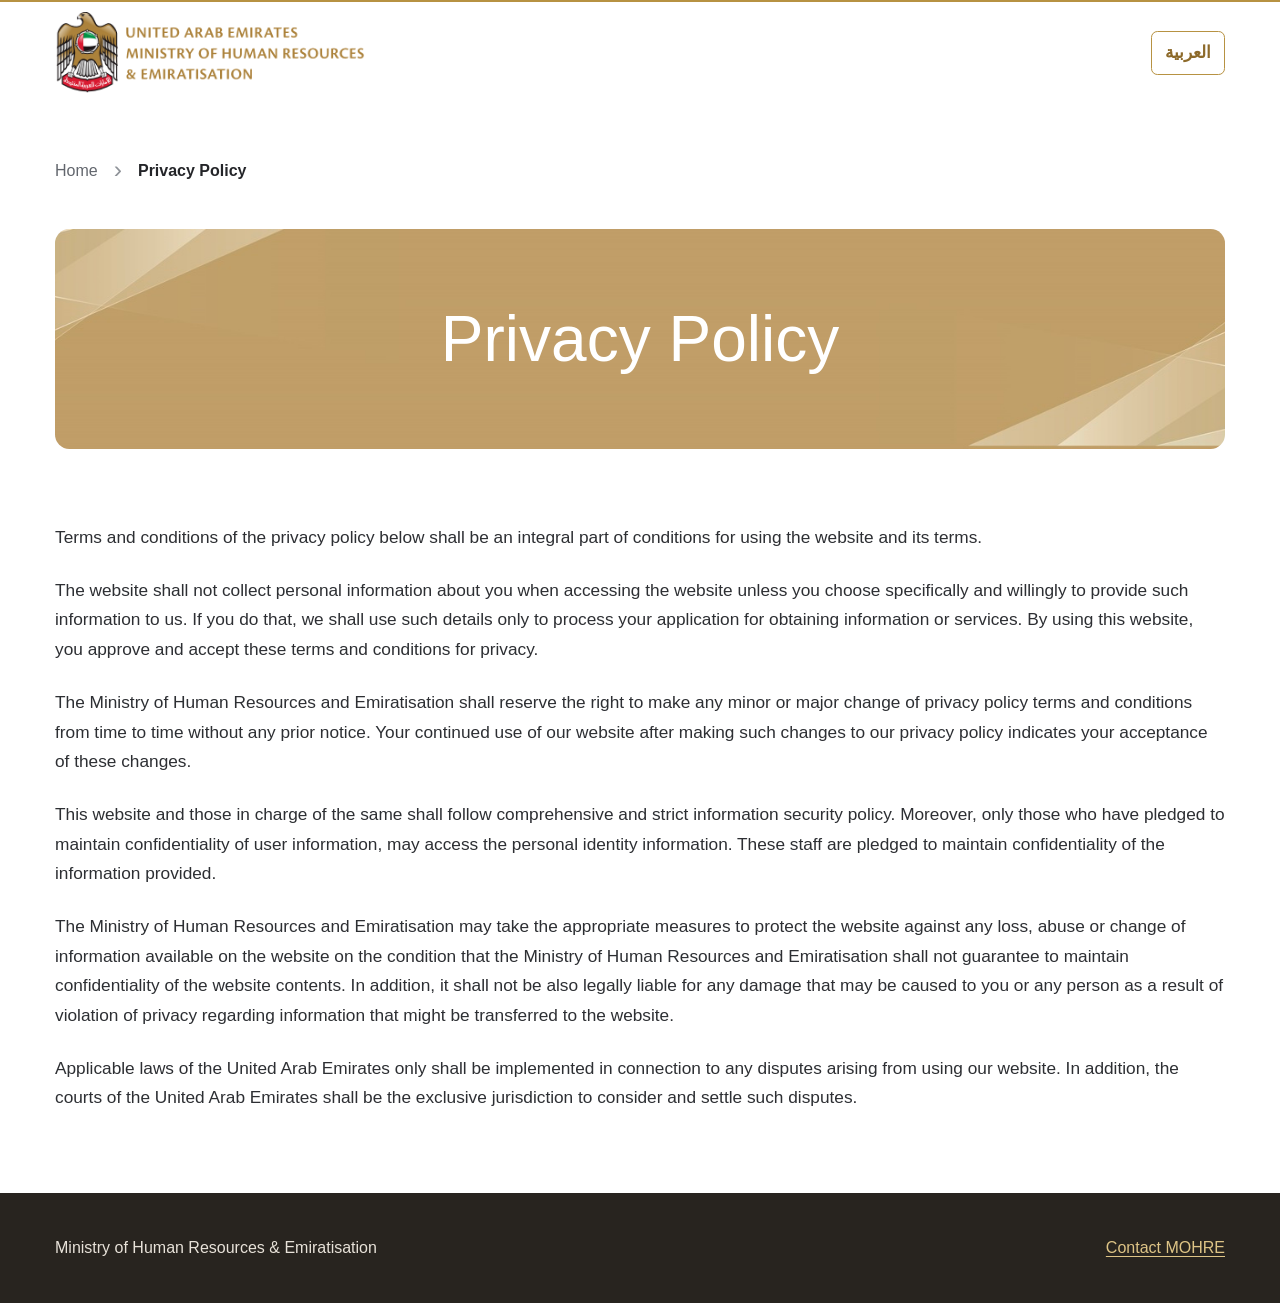
==== commit 6d281dca: "Add Arabic privacy policy and language switch" ====
--- a/index.html
+++ b/index.html
@@ -6,6 +6,7 @@
     <meta name="description" content="Privacy Policy of the Ministry of Human Resources and Emiratisation." />
     <meta name="theme-color" content="#b79242" />
     <title>Privacy Policy | MOHRE</title>
+    <link rel="alternate" hreflang="ar" href="ar.html" />
     <link rel="stylesheet" href="styles-v2.css" />
   </head>
   <body>
@@ -16,6 +17,7 @@
         <a class="brand" href="https://www.mohre.gov.ae/en/" aria-label="MOHRE website">
           <img src="logo-en.png" alt="United Arab Emirates Ministry of Human Resources and Emiratisation" />
         </a>
+        <a class="language-switch" href="ar.html" lang="ar" hreflang="ar" aria-label="عرض الصفحة باللغة العربية">العربية</a>
       </div>
     </header>
 
@@ -48,10 +50,6 @@
           <p>Applicable laws of the United Arab Emirates only shall be implemented in connection to any disputes arising from using our website. In addition, the courts of the United Arab Emirates shall be the exclusive jurisdiction to consider and settle such disputes.</p>
         </article>
 
-        <aside class="source-note" aria-label="Source information">
-          <span aria-hidden="true">i</span>
-          <p>This page reproduces the privacy-policy text published by MOHRE. For the authoritative and most recent version, visit the <a href="https://www.mohre.gov.ae/en/privacy-policy.aspx">official MOHRE privacy-policy page</a>.</p>
-        </aside>
         </section>
       </div>
     </main>
--- a/styles-v2.css
+++ b/styles-v2.css
@@ -54,6 +54,22 @@
 
 .brand { display: inline-flex; text-decoration: none; }
 .brand img { display: block; width: 310px; max-width: 42vw; height: auto; }
+
+.language-switch {
+  padding: 0.45rem 0.8rem;
+  color: var(--gold-dark);
+  font-size: 1.05rem;
+  font-weight: 650;
+  text-decoration: none;
+  border: 1px solid var(--gold);
+  border-radius: 0.4rem;
+}
+
+.language-switch:hover,
+.language-switch:focus-visible {
+  color: white;
+  background: var(--gold-dark);
+}
 
 .page-shell { padding-top: 3.4rem; }
 
@@ -140,35 +156,6 @@
 
 .policy-card p + p { margin-top: 1.5rem; }
 
-.source-note {
-  display: flex;
-  align-items: flex-start;
-  gap: 0.85rem;
-  margin-top: 2.7rem;
-  padding: 1rem 1.2rem;
-  color: #574a34;
-  background: #faf7f0;
-  border: 1px solid #eadfc9;
-  border-left: 4px solid var(--gold);
-  border-radius: 0.35rem;
-  font-size: 0.9rem;
-}
-
-.source-note > span {
-  display: grid;
-  flex: 0 0 auto;
-  place-items: center;
-  width: 1.5rem;
-  height: 1.5rem;
-  color: white;
-  background: var(--gold-dark);
-  border-radius: 50%;
-  font-family: Georgia, serif;
-  font-weight: 700;
-  line-height: 1;
-}
-
-.source-note p { margin: 0; }
 footer { color: #e8e2d9; background: #28241f; }
 
 .footer-inner {
@@ -181,6 +168,16 @@
 
 .footer-inner p { margin: 0; }
 .footer-inner a { color: #dec486; }
+
+html[dir="rtl"] body {
+  font-family: Tahoma, Arial, sans-serif;
+}
+
+html[dir="rtl"] .breadcrumbs li + li::before {
+  margin-right: 0;
+  margin-left: 1rem;
+  content: "‹";
+}
 
 @media (max-width: 700px) {
   .utility-bar,
